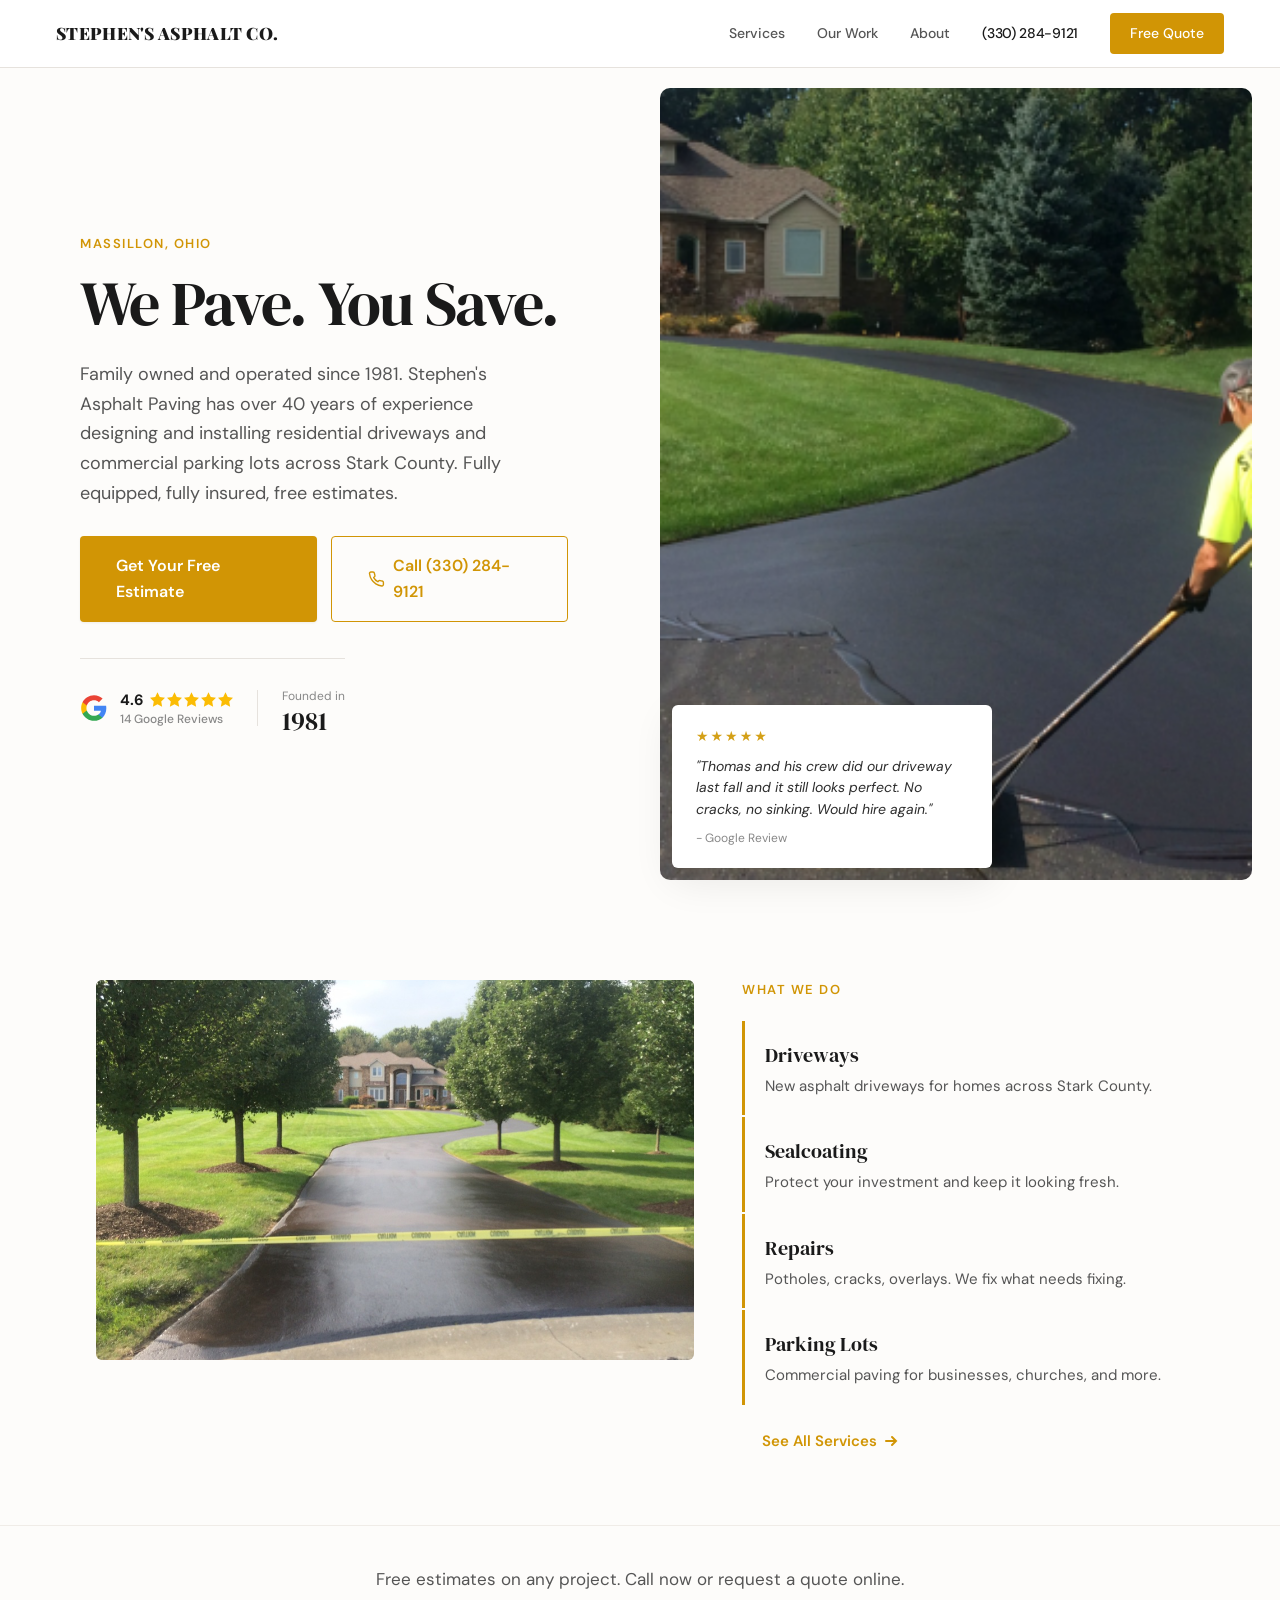
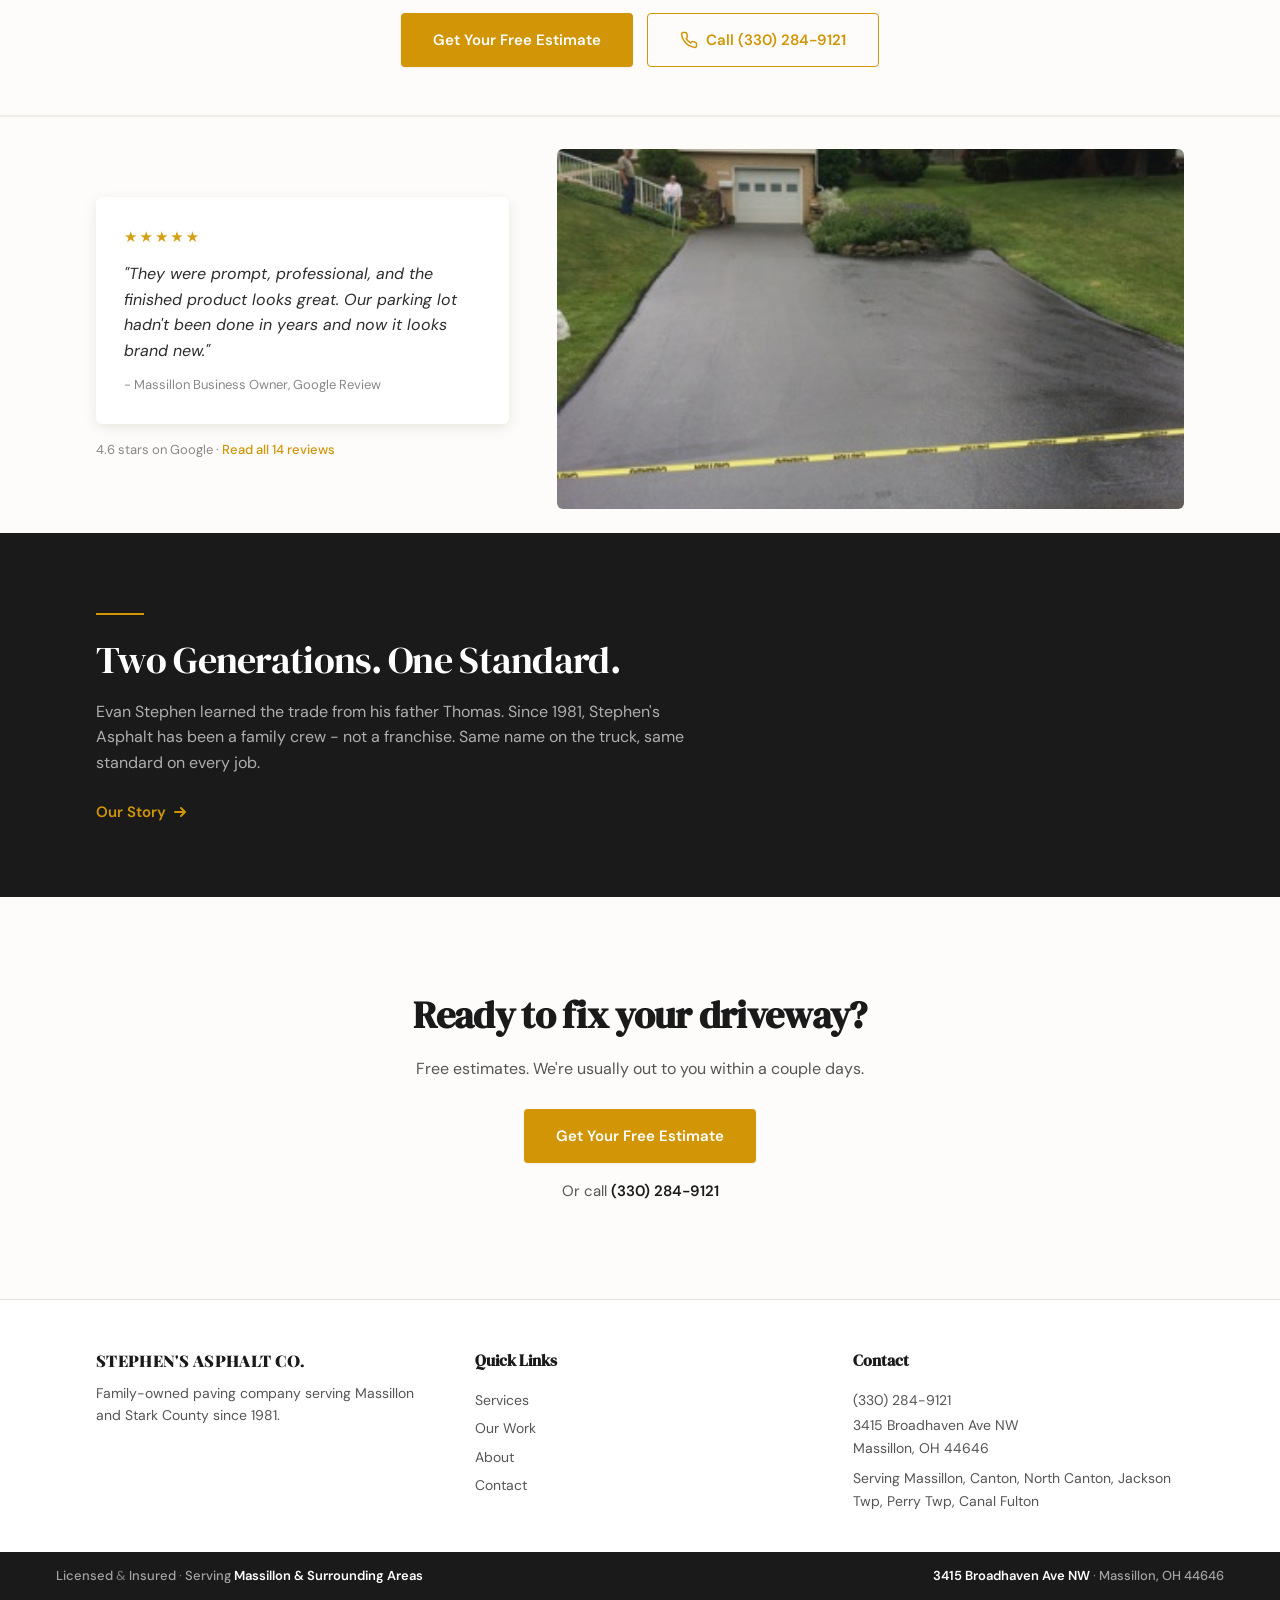
==== index.html @ 7da73d33 "Stephen's Asphalt Paving website" ====
<!DOCTYPE html>
<html lang="en">
<head>
  <meta charset="UTF-8">
  <meta name="viewport" content="width=device-width, initial-scale=1">
  <title>Stephen's Asphalt Paving - Driveways & Parking Lots | Massillon, OH</title>
  <meta name="description" content="Family-owned asphalt paving in Massillon, OH since 1981. Driveways, parking lots, sealcoating, and repairs. Free estimates. Call (330) 284-9121.">
  <meta name="robots" content="index, follow">

  <!-- Open Graph -->
  <meta property="og:title" content="Stephen's Asphalt Paving - Massillon, OH">
  <meta property="og:description" content="Family-owned asphalt paving since 1981. Driveways, parking lots, sealcoating. Free estimates.">
  <meta property="og:image" content="img/photo-1.jpg">
  <meta property="og:type" content="website">

  <!-- Geo -->
  <meta name="geo.region" content="US-OH">
  <meta name="geo.placename" content="Massillon">

  <link rel="preconnect" href="https://fonts.googleapis.com">
  <link rel="preconnect" href="https://fonts.gstatic.com" crossorigin>
  <link href="https://fonts.googleapis.com/css2?family=DM+Sans:ital,opsz,wght@0,9..40,400;0,9..40,500;0,9..40,600;0,9..40,700;1,9..40,400&family=DM+Serif+Display&family=Playfair+Display:wght@700;800;900&display=swap" rel="stylesheet">
  <link rel="stylesheet" href="css/styles.css">

  <!-- LocalBusiness Schema -->
  <script type="application/ld+json">
  {
    "@context": "https://schema.org",
    "@type": "PavingContractor",
    "name": "Stephen's Asphalt Paving",
    "telephone": "+1-330-284-9121",
    "email": "evan.t.stephen@gmail.com",
    "address": {
      "@type": "PostalAddress",
      "streetAddress": "3415 Broadhaven Ave NW",
      "addressLocality": "Massillon",
      "addressRegion": "OH",
      "postalCode": "44646",
      "addressCountry": "US"
    },
    "geo": {
      "@type": "GeoCoordinates",
      "latitude": 40.8068,
      "longitude": -81.5225
    },
    "aggregateRating": {
      "@type": "AggregateRating",
      "ratingValue": "4.6",
      "reviewCount": "14"
    },
    "areaServed": [
      "Massillon", "Canton", "North Canton", "Jackson Township",
      "Perry Township", "Canal Fulton", "Navarre", "Stark County"
    ],
    "foundingDate": "1981",
    "description": "Family-owned asphalt paving company serving Massillon and Stark County since 1981. Residential driveways, commercial parking lots, sealcoating, and repairs.",
    "url": "https://stephensasphalt.com",
    "priceRange": "$$"
  }
  </script>
</head>
<body>

  <!-- NAV -->
  <nav class="nav">
    <a href="index.html" class="nav-brand">Stephen's Asphalt Co.</a>

    <div class="nav-links">
      <a href="services.html">Services</a>
      <a href="gallery.html">Our Work</a>
      <a href="about.html">About</a>
      <a href="tel:+13302849121" class="nav-phone">(330) 284-9121</a>
      <a href="contact.html" class="nav-cta">Free Quote</a>
    </div>

    <div class="nav-mobile-controls">
      <a href="tel:+13302849121" class="nav-mobile-phone">(330) 284-9121</a>
      <button class="hamburger" aria-label="Menu">
        <span></span>
        <span></span>
        <span></span>
      </button>
    </div>
  </nav>

  <!-- Mobile Panel -->
  <div class="nav-panel-overlay"></div>
  <div class="nav-panel">
    <a href="services.html">Services</a>
    <a href="gallery.html">Our Work</a>
    <a href="about.html">About</a>
    <a href="contact.html">Contact</a>
    <div class="nav-panel-phone">
      <a href="tel:+13302849121">(330) 284-9121</a>
      <a href="contact.html" class="btn-primary">Get Free Quote</a>
    </div>
  </div>

  <main>

    <!-- HERO -->
    <section class="hero">
      <div class="hero-text">
        <div class="hero-location">Massillon, Ohio</div>
        <h1>We Pave. You Save.</h1>
        <p class="hero-desc">Family owned and operated since 1981. Stephen's Asphalt Paving has over 40 years of experience designing and installing residential driveways and commercial parking lots across Stark County. Fully equipped, fully insured, free estimates.</p>
        <div class="hero-ctas">
          <a href="contact.html" class="btn-primary">Get Your Free Estimate</a>
          <a href="tel:+13302849121" class="btn-outline">
            <svg viewBox="0 0 24 24" fill="none" stroke="currentColor" stroke-width="2" stroke-linecap="round" stroke-linejoin="round"><path d="M22 16.92v3a2 2 0 0 1-2.18 2 19.79 19.79 0 0 1-8.63-3.07 19.5 19.5 0 0 1-6-6 19.79 19.79 0 0 1-3.07-8.67A2 2 0 0 1 4.11 2h3a2 2 0 0 1 2 1.72 12.84 12.84 0 0 0 .7 2.81 2 2 0 0 1-.45 2.11L8.09 9.91a16 16 0 0 0 6 6l1.27-1.27a2 2 0 0 1 2.11-.45 12.84 12.84 0 0 0 2.81.7A2 2 0 0 1 22 16.92z"/></svg>
            Call (330) 284-9121
          </a>
        </div>

        <div class="hero-meta">
          <a href="https://www.google.com/search?q=Stephen%27s+Asphalt+Paving+Massillon+OH+reviews" class="google-reviews" target="_blank" rel="noopener">
            <svg class="google-g" viewBox="0 0 48 48" width="28" height="28">
              <path fill="#4285F4" d="M45.12 24.5c0-1.56-.14-3.06-.4-4.5H24v8.51h11.84c-.51 2.75-2.06 5.08-4.39 6.64v5.52h7.11c4.16-3.83 6.56-9.47 6.56-16.17z"/>
              <path fill="#34A853" d="M24 46c5.94 0 10.92-1.97 14.56-5.33l-7.11-5.52c-1.97 1.32-4.49 2.1-7.45 2.1-5.73 0-10.58-3.87-12.31-9.07H4.34v5.7C7.96 41.07 15.4 46 24 46z"/>
              <path fill="#FBBC05" d="M11.69 28.18c-.44-1.32-.69-2.73-.69-4.18s.25-2.86.69-4.18v-5.7H4.34C2.85 17.09 2 20.45 2 24c0 3.55.85 6.91 2.34 9.88l7.35-5.7z"/>
              <path fill="#EA4335" d="M24 10.75c3.23 0 6.13 1.11 8.41 3.29l6.31-6.31C34.91 4.18 29.93 2 24 2 15.4 2 7.96 6.93 4.34 14.12l7.35 5.7c1.73-5.2 6.58-9.07 12.31-9.07z"/>
            </svg>
            <div class="google-reviews-info">
              <strong>
                4.6
                <span class="google-stars">
                  <svg viewBox="0 0 24 24" fill="#FBBC04"><path d="M12 .587l3.668 7.568 8.332 1.151-6.064 5.828 1.48 8.279L12 19.446l-7.416 3.967 1.48-8.279L0 9.306l8.332-1.151z"/></svg>
                  <svg viewBox="0 0 24 24" fill="#FBBC04"><path d="M12 .587l3.668 7.568 8.332 1.151-6.064 5.828 1.48 8.279L12 19.446l-7.416 3.967 1.48-8.279L0 9.306l8.332-1.151z"/></svg>
                  <svg viewBox="0 0 24 24" fill="#FBBC04"><path d="M12 .587l3.668 7.568 8.332 1.151-6.064 5.828 1.48 8.279L12 19.446l-7.416 3.967 1.48-8.279L0 9.306l8.332-1.151z"/></svg>
                  <svg viewBox="0 0 24 24" fill="#FBBC04"><path d="M12 .587l3.668 7.568 8.332 1.151-6.064 5.828 1.48 8.279L12 19.446l-7.416 3.967 1.48-8.279L0 9.306l8.332-1.151z"/></svg>
                  <svg viewBox="0 0 24 24" fill="#FBBC04"><path d="M12 .587l3.668 7.568 8.332 1.151-6.064 5.828 1.48 8.279L12 19.446l-7.416 3.967 1.48-8.279L0 9.306l8.332-1.151z"/></svg>
                </span>
              </strong>
              <span>14 Google Reviews</span>
            </div>
          </a>
          <div class="hero-meta-divider"></div>
          <div class="hero-meta-item">
            <div class="hero-meta-label" style="margin-bottom: 2px;">Founded in</div>
            <div class="hero-meta-value">1981</div>
          </div>
        </div>
      </div>

      <div class="hero-photo">
        <img src="img/photo-3.png" alt="Stephen's Asphalt crew member sealcoating a residential driveway in Massillon, Ohio">
        <div class="review-card--overlay">
          <div class="review-stars">&#9733;&#9733;&#9733;&#9733;&#9733;</div>
          <div class="review-text">"Thomas and his crew did our driveway last fall and it still looks perfect. No cracks, no sinking. Would hire again."</div>
          <div class="review-author">- Google Review</div>
        </div>
      </div>
    </section>

    <!-- Review card (mobile only, shown below hero photo) -->
    <div class="review-card">
      <div class="review-stars">&#9733;&#9733;&#9733;&#9733;&#9733;</div>
      <div class="review-text">"Thomas and his crew did our driveway last fall and it still looks perfect. No cracks, no sinking. Would hire again."</div>
      <div class="review-author">- Google Review</div>
    </div>


    <!-- WHAT WE DO -->
    <section class="section--standard">
      <div class="container">
        <div class="services-preview reveal">
          <div class="services-preview-photo">
            <img src="img/photo-1.jpg" alt="Freshly paved curved driveway leading to a residential home in Massillon, Ohio" loading="lazy">
          </div>
          <div class="services-preview-list">
            <div class="label" style="margin-bottom: 20px;">What We Do</div>
            <div class="service-item">
              <h3>Driveways</h3>
              <p>New asphalt driveways for homes across Stark County.</p>
            </div>
            <div class="service-item">
              <h3>Sealcoating</h3>
              <p>Protect your investment and keep it looking fresh.</p>
            </div>
            <div class="service-item">
              <h3>Repairs</h3>
              <p>Potholes, cracks, overlays. We fix what needs fixing.</p>
            </div>
            <div class="service-item">
              <h3>Parking Lots</h3>
              <p>Commercial paving for businesses, churches, and more.</p>
            </div>
            <a href="services.html" class="text-link" style="margin-top: 24px; padding-left: 20px;">
              See All Services
              <svg viewBox="0 0 16 16" fill="none" stroke="currentColor" stroke-width="2" stroke-linecap="round"><path d="M3 8h10M9 4l4 4-4 4"/></svg>
            </a>
          </div>
        </div>
      </div>
    </section>


    <!-- MID-PAGE CTA -->
    <section class="mid-cta reveal">
      <div class="container" style="text-align: center;">
        <p style="font-size: 17px; color: var(--text-mid); margin-bottom: 20px;">Free estimates on any project. Call now or request a quote online.</p>
        <div class="hero-ctas" style="justify-content: center;">
          <a href="contact.html" class="btn-primary">Get Your Free Estimate</a>
          <a href="tel:+13302849121" class="btn-outline">
            <svg viewBox="0 0 24 24" fill="none" stroke="currentColor" stroke-width="2" stroke-linecap="round" stroke-linejoin="round" width="18" height="18"><path d="M22 16.92v3a2 2 0 0 1-2.18 2 19.79 19.79 0 0 1-8.63-3.07 19.5 19.5 0 0 1-6-6 19.79 19.79 0 0 1-3.07-8.67A2 2 0 0 1 4.11 2h3a2 2 0 0 1 2 1.72 12.84 12.84 0 0 0 .7 2.81 2 2 0 0 1-.45 2.11L8.09 9.91a16 16 0 0 0 6 6l1.27-1.27a2 2 0 0 1 2.11-.45 12.84 12.84 0 0 0 2.81.7A2 2 0 0 1 22 16.92z"/></svg>
            Call (330) 284-9121
          </a>
        </div>
      </div>
    </section>


    <!-- REVIEW + PHOTO -->
    <section class="section--tight" style="border-top: 1px solid var(--border-light);">
      <div class="container">
        <div class="review-photo-section reveal">
          <div>
            <div class="review-standalone">
              <div class="review-stars">&#9733;&#9733;&#9733;&#9733;&#9733;</div>
              <div class="review-text">"They were prompt, professional, and the finished product looks great. Our parking lot hadn't been done in years and now it looks brand new."</div>
              <div class="review-author">- Massillon Business Owner, Google Review</div>
            </div>
            <div class="review-source">
              4.6 stars on Google &middot; <a href="https://www.google.com/search?q=Stephen%27s+Asphalt+Paving+Massillon+OH+reviews" target="_blank" rel="noopener">Read all 14 reviews</a>
            </div>
          </div>
          <div class="review-photo-img">
            <img src="img/photo-5.jpg" alt="Freshly paved residential driveway with garage in Stark County, Ohio" loading="lazy">
          </div>
        </div>
      </div>
    </section>


    <!-- DARK CTA BAND -->
    <section class="cta-band reveal">
      <div class="container">
        <div class="cta-band-inner">
          <div class="gold-rule"></div>
          <h2>Two Generations. One Standard.</h2>
          <p>Evan Stephen learned the trade from his father Thomas. Since 1981, Stephen's Asphalt has been a family crew - not a franchise. Same name on the truck, same standard on every job.</p>
          <a href="about.html" class="text-link">
            Our Story
            <svg viewBox="0 0 16 16" fill="none" stroke="currentColor" stroke-width="2" stroke-linecap="round"><path d="M3 8h10M9 4l4 4-4 4"/></svg>
          </a>
        </div>
      </div>
    </section>


    <!-- FINAL CTA -->
    <section class="final-cta reveal">
      <div class="container">
        <h2>Ready to fix your driveway?</h2>
        <p>Free estimates. We're usually out to you within a couple days.</p>
        <a href="contact.html" class="btn-primary">Get Your Free Estimate</a>
        <div class="phone-fallback">
          Or call <a href="tel:+13302849121">(330) 284-9121</a>
        </div>
      </div>
    </section>

  </main>


  <!-- FOOTER -->
  <footer class="footer">
    <div class="container">
      <div class="footer-grid">
        <div class="footer-col">
          <div class="footer-brand">Stephen's Asphalt Co.</div>
          <p>Family-owned paving company serving Massillon and Stark County since 1981.</p>
        </div>
        <div class="footer-col">
          <h4>Quick Links</h4>
          <a href="services.html">Services</a>
          <a href="gallery.html">Our Work</a>
          <a href="about.html">About</a>
          <a href="contact.html">Contact</a>
        </div>
        <div class="footer-col">
          <h4>Contact</h4>
          <p><a href="tel:+13302849121">(330) 284-9121</a></p>
          <p>3415 Broadhaven Ave NW<br>Massillon, OH 44646</p>
          <p style="margin-top: 8px;">Serving Massillon, Canton, North Canton, Jackson Twp, Perry Twp, Canal Fulton</p>
        </div>
      </div>
    </div>
  </footer>

  <div class="bottom-bar">
    <div>Licensed <span>&amp;</span> Insured <span>&middot;</span> Serving <strong>Massillon &amp; Surrounding Areas</strong></div>
    <div><strong>3415 Broadhaven Ave NW</strong> <span>&middot;</span> Massillon, OH 44646</div>
  </div>

  <!-- Sticky Mobile Call Bar -->
  <div class="sticky-call" id="stickyCall">
    <a href="tel:+13302849121">
      <svg width="18" height="18" viewBox="0 0 24 24" fill="none" stroke="currentColor" stroke-width="2" stroke-linecap="round" stroke-linejoin="round"><path d="M22 16.92v3a2 2 0 0 1-2.18 2 19.79 19.79 0 0 1-8.63-3.07 19.5 19.5 0 0 1-6-6 19.79 19.79 0 0 1-3.07-8.67A2 2 0 0 1 4.11 2h3a2 2 0 0 1 2 1.72 12.84 12.84 0 0 0 .7 2.81 2 2 0 0 1-.45 2.11L8.09 9.91a16 16 0 0 0 6 6l1.27-1.27a2 2 0 0 1 2.11-.45 12.84 12.84 0 0 0 2.81.7A2 2 0 0 1 22 16.92z"/></svg>
      Call (330) 284-9121
    </a>
  </div>

  <script src="js/main.js" defer></script>
</body>
</html>
---- css/styles.css ----
/* ============================================================
   STEPHEN'S ASPHALT PAVING - Design System
   Vibe: Editorial Luxury | Warm cream + gold accent
   Typography: DM Serif Display (headlines) + DM Sans (body)
   ============================================================ */

/* --- RESET --- */
*, *::before, *::after {
  margin: 0;
  padding: 0;
  box-sizing: border-box;
}

:root {
  /* Colors */
  --accent: #D19505;
  --accent-hover: #b8830a;
  --accent-faint: rgba(209, 149, 5, 0.08);
  --dark: #1a1a1a;
  --text: #2d2d2d;
  --text-mid: #555;
  --text-light: #888;
  --warm-white: #fdfcfa;
  --white: #ffffff;
  --border: #e6e2dd;
  --border-light: #f0ece7;

  /* Shadows - gold-tinted, multi-layer */
  --shadow-sm: 0 1px 3px rgba(0,0,0,0.05), 0 1px 2px rgba(209,149,5,0.03);
  --shadow-md: 0 4px 16px rgba(0,0,0,0.07), 0 2px 6px rgba(209,149,5,0.05);
  --shadow-lg: 0 12px 40px rgba(0,0,0,0.09), 0 4px 12px rgba(209,149,5,0.06);

  /* Typography */
  --font-brand: 'Playfair Display', Georgia, serif;
  --font-serif: 'DM Serif Display', Georgia, serif;
  --font-sans: 'DM Sans', -apple-system, system-ui, sans-serif;

  /* Spacing (8px base) */
  --sp-1: 8px;
  --sp-2: 16px;
  --sp-3: 24px;
  --sp-4: 32px;
  --sp-5: 40px;
  --sp-6: 48px;
  --sp-8: 64px;
  --sp-10: 80px;
  --sp-12: 96px;

  /* Layout */
  --container-max: 1200px;
  --container-pad: 24px;
  --nav-height: 64px;
}

html {
  scroll-behavior: smooth;
}

body {
  font-family: var(--font-sans);
  color: var(--text);
  background: var(--warm-white);
  -webkit-font-smoothing: antialiased;
  -moz-osx-font-smoothing: grayscale;
  line-height: 1.6;
  font-size: 16px;
  overflow-x: hidden;
}

body.nav-open {
  overflow: hidden;
}

img {
  max-width: 100%;
  height: auto;
  display: block;
}

a {
  color: inherit;
  text-decoration: none;
}

ul, ol {
  list-style: none;
}

button {
  font-family: inherit;
  cursor: pointer;
  border: none;
  background: none;
}

input, select, textarea {
  font-family: inherit;
  font-size: inherit;
}


/* --- TYPOGRAPHY --- */

.h1 {
  font-family: var(--font-serif);
  font-size: 34px;
  font-weight: 400;
  line-height: 1.1;
  letter-spacing: -0.5px;
  color: var(--dark);
}

.h2 {
  font-family: var(--font-serif);
  font-size: 28px;
  font-weight: 400;
  line-height: 1.15;
  letter-spacing: -0.4px;
  color: var(--dark);
}

.h3 {
  font-family: var(--font-serif);
  font-size: 22px;
  font-weight: 400;
  line-height: 1.2;
  letter-spacing: -0.3px;
  color: var(--dark);
}

.body-lg {
  font-size: 18px;
  line-height: 1.65;
  color: var(--text-mid);
}

.label {
  font-size: 13px;
  font-weight: 600;
  text-transform: uppercase;
  letter-spacing: 1.5px;
  color: var(--accent);
}

.container {
  max-width: var(--container-max);
  margin: 0 auto;
  padding: 0 var(--container-pad);
}


/* --- BUTTONS --- */

.btn-primary {
  display: inline-flex;
  align-items: center;
  justify-content: center;
  background: var(--accent);
  color: var(--white);
  padding: 15px 32px;
  border-radius: 4px;
  font-size: 15px;
  font-weight: 600;
  text-decoration: none;
  border: none;
  cursor: pointer;
  box-shadow: var(--shadow-sm);
  transition: background 0.3s cubic-bezier(0.32, 0.72, 0, 1),
              box-shadow 0.3s cubic-bezier(0.32, 0.72, 0, 1);
}

.btn-primary:hover {
  background: var(--accent-hover);
  box-shadow: var(--shadow-md);
}

.btn-primary:active {
  transform: scale(0.98);
}

.btn-primary--full {
  width: 100%;
}

.btn-outline {
  display: inline-flex;
  align-items: center;
  justify-content: center;
  background: transparent;
  color: var(--accent);
  padding: 14px 32px;
  border-radius: 4px;
  font-size: 15px;
  font-weight: 600;
  text-decoration: none;
  border: 1.5px solid var(--accent);
  cursor: pointer;
  transition: background 0.3s cubic-bezier(0.32, 0.72, 0, 1),
              color 0.3s cubic-bezier(0.32, 0.72, 0, 1);
}

.btn-outline:hover {
  background: var(--accent);
  color: var(--white);
}

.text-link {
  color: var(--accent);
  font-weight: 600;
  font-size: 15px;
  text-decoration: none;
  display: inline-flex;
  align-items: center;
  gap: 6px;
  transition: gap 0.3s cubic-bezier(0.32, 0.72, 0, 1);
}

.text-link:hover {
  gap: 10px;
}

.text-link svg {
  width: 16px;
  height: 16px;
}


/* --- NAVIGATION --- */

.nav {
  display: flex;
  align-items: center;
  justify-content: space-between;
  padding: 0 var(--container-pad);
  height: var(--nav-height);
  background: var(--white);
  border-bottom: 1px solid var(--border);
  position: sticky;
  top: 0;
  z-index: 100;
}

.nav-brand {
  font-family: var(--font-brand);
  font-size: 14px;
  font-weight: 900;
  color: var(--dark);
  letter-spacing: 0.5px;
  text-transform: uppercase;
  text-decoration: none;
  white-space: nowrap;
}

.nav-links {
  display: none;
  align-items: center;
  gap: 32px;
}

.nav-links a {
  font-size: 14px;
  font-weight: 500;
  color: var(--text-mid);
  text-decoration: none;
  transition: color 0.2s;
}

.nav-links a:hover {
  color: var(--dark);
}

.nav-links a.active {
  color: var(--dark);
  font-weight: 600;
}

.nav-phone {
  font-size: 15px;
  font-weight: 600;
  color: var(--dark) !important;
  letter-spacing: -0.3px;
}

.nav-cta {
  background: var(--accent);
  color: var(--white) !important;
  padding: 9px 20px;
  border-radius: 4px;
  font-weight: 600;
  font-size: 14px;
  transition: background 0.3s cubic-bezier(0.32, 0.72, 0, 1);
}

.nav-cta:hover {
  background: var(--accent-hover);
}

/* Mobile nav controls */
.nav-mobile-controls {
  display: flex;
  align-items: center;
  gap: 16px;
}

.nav-mobile-phone {
  font-size: 13px;
  font-weight: 600;
  color: var(--dark);
}

@media (max-width: 380px) {
  .nav-mobile-phone {
    display: none;
  }
}

.hamburger {
  display: flex;
  flex-direction: column;
  justify-content: center;
  gap: 5px;
  width: 28px;
  height: 28px;
  cursor: pointer;
  padding: 0;
  background: none;
  border: none;
}

.hamburger span {
  display: block;
  width: 100%;
  height: 2px;
  background: var(--dark);
  border-radius: 2px;
  transition: transform 0.4s cubic-bezier(0.32, 0.72, 0, 1),
              opacity 0.3s;
}

body.nav-open .hamburger span:nth-child(1) {
  transform: translateY(7px) rotate(45deg);
}

body.nav-open .hamburger span:nth-child(2) {
  opacity: 0;
}

body.nav-open .hamburger span:nth-child(3) {
  transform: translateY(-7px) rotate(-45deg);
}


/* Mobile slide-out panel */
.nav-panel {
  position: fixed;
  top: 0;
  right: 0;
  width: 300px;
  max-width: 85vw;
  height: 100vh;
  height: 100dvh;
  background: var(--white);
  z-index: 200;
  padding: 80px 32px 32px;
  display: flex;
  flex-direction: column;
  transform: translateX(100%);
  transition: transform 0.5s cubic-bezier(0.32, 0.72, 0, 1);
  box-shadow: -8px 0 40px rgba(0,0,0,0.08);
}

body.nav-open .nav-panel {
  transform: translateX(0);
}

.nav-panel-overlay {
  position: fixed;
  inset: 0;
  background: rgba(0,0,0,0.3);
  z-index: 150;
  opacity: 0;
  pointer-events: none;
  transition: opacity 0.4s;
}

body.nav-open .nav-panel-overlay {
  opacity: 1;
  pointer-events: auto;
}

.nav-panel a {
  display: block;
  font-size: 18px;
  font-weight: 500;
  color: var(--text);
  padding: 14px 0;
  border-bottom: 1px solid var(--border-light);
  text-decoration: none;
}

.nav-panel a:last-of-type {
  border-bottom: none;
}

.nav-panel-phone {
  margin-top: auto;
  padding-top: 24px;
  border-top: 1px solid var(--border);
}

.nav-panel-phone a {
  font-size: 20px;
  font-weight: 600;
  color: var(--dark);
  border: none;
  padding: 0 0 16px;
}

.nav-panel .btn-primary {
  width: 100%;
  text-align: center;
  margin-top: 12px;
}


/* --- HERO --- */

.hero {
  display: flex;
  flex-direction: column;
}

.hero-photo {
  position: relative;
  width: 100%;
  height: 280px;
  overflow: hidden;
}

.hero-photo img {
  width: 100%;
  height: 100%;
  object-fit: cover;
  object-position: center 35%;
}

.hero-text {
  padding: 40px var(--container-pad) 48px;
  align-items: flex-start;
}

.hero-location {
  font-size: 13px;
  font-weight: 600;
  color: var(--accent);
  text-transform: uppercase;
  letter-spacing: 1.5px;
  margin-bottom: 16px;
}

.hero h1 {
  font-family: var(--font-serif);
  font-size: 34px;
  font-weight: 400;
  line-height: 1.1;
  letter-spacing: -0.5px;
  color: var(--dark);
  margin-bottom: 18px;
}

.hero-desc {
  font-size: 17px;
  line-height: 1.6;
  color: var(--text-mid);
  margin-bottom: 28px;
  max-width: 440px;
}

.hero-ctas {
  display: flex;
  flex-direction: column;
  gap: 12px;
  align-items: flex-start;
}

.hero-ctas .btn-outline {
  display: inline-flex;
  align-items: center;
  gap: 8px;
}

.hero-ctas .btn-outline svg {
  width: 18px;
  height: 18px;
}

.hero-meta {
  display: flex;
  align-items: center;
  gap: 24px;
  margin-top: 36px;
  padding-top: 24px;
  border-top: 1px solid var(--border);
}

.hero-meta-item {
  display: flex;
  flex-direction: column;
}

.hero-meta-value {
  font-family: var(--font-serif);
  font-size: 26px;
  color: var(--dark);
  line-height: 1;
}

.hero-meta-label {
  font-size: 12px;
  color: var(--text-light);
  margin-top: 4px;
}

/* Google Reviews (OHB style) */
.google-reviews {
  display: flex;
  align-items: center;
  gap: 12px;
  text-decoration: none;
  flex-shrink: 0;
}

.google-g {
  flex-shrink: 0;
}

.google-reviews-info {
  display: flex;
  flex-direction: column;
  line-height: 1.2;
}

.google-reviews-info strong {
  font-size: 15px;
  font-weight: 700;
  color: var(--dark);
  display: inline-flex;
  align-items: center;
  gap: 6px;
}

.google-stars {
  display: inline-flex;
  gap: 2px;
}

.google-stars svg {
  width: 15px;
  height: 15px;
}

.google-reviews-info > span {
  font-size: 12px;
  color: var(--text-light);
  font-weight: 500;
  margin-top: 3px;
}

/* Mid-page CTA */
.mid-cta {
  padding: 40px 0 48px;
  border-top: 1px solid var(--border-light);
  border-bottom: 1px solid var(--border-light);
}

.hero-meta-divider {
  width: 1px;
  height: 36px;
  background: var(--border);
}

/* Review card - inline version for mobile */
.review-card {
  background: var(--white);
  padding: 20px 24px;
  border-radius: 6px;
  max-width: 340px;
  box-shadow: var(--shadow-md);
  margin: 0 var(--container-pad) 40px;
}

.review-card--overlay {
  display: none;
}

.review-stars {
  color: #D4A017;
  font-size: 14px;
  letter-spacing: 2px;
  margin-bottom: 8px;
}

.review-text {
  font-size: 14px;
  font-style: italic;
  color: var(--text);
  line-height: 1.55;
  margin-bottom: 8px;
}

.review-author {
  font-size: 12px;
  color: var(--text-light);
}


/* --- SECTIONS --- */

.section--tight {
  padding: 48px 0 40px;
}

.section--standard {
  padding: 64px 0 56px;
}

.section--spacious {
  padding: 80px 0 72px;
}


/* --- SERVICES PREVIEW (Homepage) --- */

.services-preview {
  display: flex;
  flex-direction: column;
  gap: 32px;
}

.services-preview-photo {
  border-radius: 6px;
  overflow: hidden;
  height: 260px;
}

.services-preview-photo img {
  width: 100%;
  height: 100%;
  object-fit: cover;
}

.services-preview-list {
  display: flex;
  flex-direction: column;
  gap: 0;
}

.service-item {
  padding: 18px 0 18px 20px;
  border-left: 3px solid var(--accent);
  margin-left: 0;
  transition: background 0.3s cubic-bezier(0.32, 0.72, 0, 1);
}

.service-item + .service-item {
  margin-top: 2px;
}

.service-item:hover {
  background: var(--accent-faint);
}

.service-item h3 {
  font-family: var(--font-serif);
  font-size: 20px;
  font-weight: 400;
  color: var(--dark);
  margin-bottom: 4px;
}

.service-item p {
  font-size: 15px;
  color: var(--text-mid);
  line-height: 1.5;
}


/* --- REVIEW + PHOTO SECTION --- */

.review-photo-section {
  display: flex;
  flex-direction: column;
  gap: 32px;
}

.review-standalone {
  background: var(--white);
  padding: 28px 28px;
  border-radius: 6px;
  box-shadow: var(--shadow-md);
}

.review-standalone .review-stars {
  font-size: 15px;
  margin-bottom: 12px;
}

.review-standalone .review-text {
  font-size: 16px;
  line-height: 1.6;
  margin-bottom: 12px;
}

.review-standalone .review-author {
  font-size: 13px;
}

.review-source {
  margin-top: 16px;
  font-size: 13px;
  color: var(--text-light);
}

.review-source a {
  color: var(--accent);
  font-weight: 500;
}

.review-photo-img {
  border-radius: 6px;
  overflow: hidden;
  height: 300px;
}

.review-photo-img img {
  width: 100%;
  height: 100%;
  object-fit: cover;
}


/* --- DARK CTA BAND --- */

.cta-band {
  background: var(--dark);
  padding: 64px 0 56px;
}

.cta-band-inner {
  max-width: 600px;
}

.cta-band .gold-rule {
  width: 48px;
  height: 2px;
  background: var(--accent);
  margin-bottom: 24px;
}

.cta-band h2 {
  font-family: var(--font-serif);
  font-size: 28px;
  font-weight: 400;
  color: var(--white);
  line-height: 1.15;
  letter-spacing: -0.3px;
  margin-bottom: 16px;
}

.cta-band p {
  color: rgba(255,255,255,0.65);
  font-size: 16px;
  line-height: 1.6;
  margin-bottom: 24px;
}

.cta-band .text-link {
  color: var(--accent);
}


/* --- FINAL CTA --- */

.final-cta {
  text-align: center;
  padding: 72px 0 80px;
}

.final-cta h2 {
  font-family: var(--font-serif);
  font-size: 28px;
  color: var(--dark);
  margin-bottom: 10px;
}

.final-cta p {
  color: var(--text-mid);
  font-size: 16px;
  margin-bottom: 28px;
}

.final-cta .phone-fallback {
  margin-top: 16px;
  font-size: 15px;
  color: var(--text-mid);
}

.final-cta .phone-fallback a {
  color: var(--dark);
  font-weight: 600;
}


/* --- PAGE HEADER (interior pages) --- */

.page-header {
  padding: 48px 0 40px;
  border-bottom: 1px solid var(--border);
}

.page-header .label {
  margin-bottom: 12px;
}

.page-header h1 {
  font-family: var(--font-serif);
  font-size: 34px;
  font-weight: 400;
  line-height: 1.1;
  letter-spacing: -0.5px;
  color: var(--dark);
  margin-bottom: 10px;
}

.page-header p {
  font-size: 17px;
  color: var(--text-mid);
  line-height: 1.6;
  max-width: 560px;
}


/* --- SERVICES PAGE --- */

.service-section {
  padding: 56px 0;
  border-bottom: 1px solid var(--border-light);
}

.service-section:last-of-type {
  border-bottom: none;
}

.service-full-photo {
  border-radius: 6px;
  overflow: hidden;
  height: 280px;
  margin-bottom: 32px;
}

.service-full-photo img {
  width: 100%;
  height: 100%;
  object-fit: cover;
}

.service-content h2 {
  font-family: var(--font-serif);
  font-size: 28px;
  font-weight: 400;
  color: var(--dark);
  margin-bottom: 16px;
}

.service-content p {
  font-size: 16px;
  line-height: 1.65;
  color: var(--text-mid);
  margin-bottom: 16px;
  max-width: 640px;
}

.service-split {
  display: flex;
  flex-direction: column;
  gap: 28px;
}

.service-split-photo {
  border-radius: 6px;
  overflow: hidden;
  height: 260px;
}

.service-split-photo img {
  width: 100%;
  height: 100%;
  object-fit: cover;
}

/* Pull quote (inline review) */
.pull-quote {
  border-left: 3px solid var(--accent);
  padding: 16px 0 16px 24px;
  margin: 24px 0;
  max-width: 560px;
}

.pull-quote p {
  font-style: italic;
  font-size: 16px;
  color: var(--text);
  line-height: 1.55;
  margin-bottom: 6px;
}

.pull-quote cite {
  font-style: normal;
  font-size: 13px;
  color: var(--text-light);
}

/* Gold bullet list */
.gold-list {
  margin: 16px 0 20px;
}

.gold-list li {
  font-size: 16px;
  color: var(--text-mid);
  padding: 6px 0 6px 24px;
  position: relative;
}

.gold-list li::before {
  content: '';
  position: absolute;
  left: 0;
  top: 14px;
  width: 8px;
  height: 8px;
  background: var(--accent);
  border-radius: 50%;
}


/* --- ABOUT PAGE --- */

.about-intro {
  display: flex;
  flex-direction: column;
  gap: 32px;
  padding: 48px 0 56px;
}

.about-intro-text .label {
  margin-bottom: 12px;
}

.about-intro-text h1 {
  font-family: var(--font-serif);
  font-size: 34px;
  font-weight: 400;
  line-height: 1.1;
  letter-spacing: -0.5px;
  color: var(--dark);
  margin-bottom: 18px;
}

.about-intro-text p {
  font-size: 17px;
  line-height: 1.65;
  color: var(--text-mid);
}

.about-intro-photo {
  border-radius: 6px;
  overflow: hidden;
  height: 300px;
}

.about-intro-photo img {
  width: 100%;
  height: 100%;
  object-fit: cover;
  object-position: center 30%;
}

.about-story {
  max-width: 680px;
  margin: 0 auto;
  padding: 0 var(--container-pad) 56px;
}

.about-story p {
  font-size: 17px;
  line-height: 1.7;
  color: var(--text-mid);
  margin-bottom: 20px;
}

.about-story blockquote {
  border-left: 3px solid var(--accent);
  padding: 20px 0 20px 28px;
  margin: 32px 0;
}

.about-story blockquote p {
  font-family: var(--font-serif);
  font-size: 22px;
  font-style: italic;
  color: var(--dark);
  line-height: 1.35;
  margin-bottom: 0;
}

.about-numbers {
  display: flex;
  justify-content: center;
  gap: 32px;
  padding: 28px 0;
  border-top: 1px solid var(--border);
  border-bottom: 1px solid var(--border);
  max-width: 680px;
  margin: 0 auto 56px;
  flex-wrap: wrap;
}

.about-number {
  text-align: center;
}

.about-number strong {
  display: block;
  font-family: var(--font-serif);
  font-size: 20px;
  color: var(--dark);
  margin-bottom: 2px;
}

.about-number span {
  font-size: 13px;
  color: var(--text-light);
}


/* --- GALLERY --- */

.gallery-grid {
  display: grid;
  grid-template-columns: 1fr;
  gap: 16px;
  padding: 40px 0 48px;
}

.gallery-item {
  cursor: pointer;
}

.gallery-item figure {
  border-radius: 6px;
  overflow: hidden;
}

.gallery-item img {
  width: 100%;
  height: 260px;
  object-fit: cover;
  transition: transform 0.6s cubic-bezier(0.32, 0.72, 0, 1),
              filter 0.6s cubic-bezier(0.32, 0.72, 0, 1);
}

.gallery-item:hover img {
  transform: scale(1.02);
  filter: brightness(1.04) contrast(1.02);
}

.gallery-item figcaption {
  font-size: 13px;
  color: var(--text-light);
  margin-top: 8px;
  padding-left: 2px;
}

.gallery-item--wide img {
  height: 320px;
}


/* --- LIGHTBOX --- */

.lightbox {
  position: fixed;
  inset: 0;
  z-index: 500;
  background: rgba(0,0,0,0.92);
  display: flex;
  align-items: center;
  justify-content: center;
  opacity: 0;
  pointer-events: none;
  transition: opacity 0.3s;
}

.lightbox.is-active {
  opacity: 1;
  pointer-events: auto;
}

.lightbox img {
  max-width: 90vw;
  max-height: 85vh;
  border-radius: 4px;
  object-fit: contain;
}

.lightbox-close {
  position: absolute;
  top: 20px;
  right: 24px;
  width: 40px;
  height: 40px;
  display: flex;
  align-items: center;
  justify-content: center;
  color: white;
  font-size: 28px;
  cursor: pointer;
  opacity: 0.7;
  transition: opacity 0.2s;
  background: none;
  border: none;
}

.lightbox-close:hover {
  opacity: 1;
}

.lightbox-nav {
  position: absolute;
  top: 50%;
  transform: translateY(-50%);
  width: 48px;
  height: 48px;
  display: flex;
  align-items: center;
  justify-content: center;
  color: white;
  font-size: 24px;
  cursor: pointer;
  opacity: 0.6;
  transition: opacity 0.2s;
  background: none;
  border: none;
}

.lightbox-nav:hover {
  opacity: 1;
}

.lightbox-prev {
  left: 16px;
}

.lightbox-next {
  right: 16px;
}


/* --- CONTACT PAGE --- */

.contact-layout {
  display: flex;
  flex-direction: column-reverse;
  gap: 40px;
  padding: 48px 0 56px;
}

.contact-card {
  background: var(--white);
  border-radius: 6px;
  padding: 28px;
  box-shadow: var(--shadow-md);
}

.contact-card-phone {
  font-size: 22px;
  font-weight: 600;
  color: var(--dark);
  margin-bottom: 20px;
  display: block;
}

.contact-card dt {
  font-size: 12px;
  font-weight: 600;
  text-transform: uppercase;
  letter-spacing: 1px;
  color: var(--text-light);
  margin-bottom: 4px;
  margin-top: 16px;
}

.contact-card dt:first-of-type {
  margin-top: 0;
}

.contact-card dd {
  font-size: 15px;
  color: var(--text);
  line-height: 1.5;
}

/* Form */
.contact-form {
  display: flex;
  flex-direction: column;
  gap: 20px;
}

.form-group {
  display: flex;
  flex-direction: column;
  gap: 6px;
}

.form-group label {
  font-size: 14px;
  font-weight: 600;
  color: var(--dark);
}

.form-group .optional {
  font-weight: 400;
  color: var(--text-light);
  font-size: 13px;
}

.form-group input,
.form-group select,
.form-group textarea {
  padding: 12px 14px;
  border: 1px solid var(--border);
  border-radius: 4px;
  font-size: 16px;
  color: var(--text);
  background: var(--white);
  transition: border-color 0.2s;
  -webkit-appearance: none;
}

.form-group input:focus,
.form-group select:focus,
.form-group textarea:focus {
  outline: none;
  border-color: var(--accent);
  box-shadow: 0 0 0 3px var(--accent-faint);
}

.form-group textarea {
  resize: vertical;
  min-height: 100px;
}

.form-group select {
  background-image: url("data:image/svg+xml,%3Csvg xmlns='http://www.w3.org/2000/svg' width='12' height='8' viewBox='0 0 12 8'%3E%3Cpath fill='%23888' d='M1.4 0L6 4.6 10.6 0 12 1.4 6 7.4 0 1.4z'/%3E%3C/svg%3E");
  background-repeat: no-repeat;
  background-position: right 14px center;
  padding-right: 36px;
}

.form-row {
  display: flex;
  flex-direction: column;
  gap: 20px;
}

.form-note {
  font-size: 13px;
  color: var(--text-light);
  margin-top: -8px;
}

/* Form success/error */
.form-success {
  text-align: center;
  padding: 40px 20px;
}

.form-success h3 {
  font-family: var(--font-serif);
  font-size: 24px;
  color: var(--dark);
  margin-bottom: 10px;
}

.form-success p {
  color: var(--text-mid);
  font-size: 16px;
}

.form-error {
  background: #fef2f2;
  border: 1px solid #fecaca;
  border-radius: 4px;
  padding: 12px 16px;
  font-size: 14px;
  color: #991b1b;
}


/* --- FOOTER --- */

.footer {
  background: var(--white);
  border-top: 1px solid var(--border);
  padding: 48px 0 40px;
}

.footer-grid {
  display: flex;
  flex-direction: column;
  gap: 32px;
}

.footer-col h4 {
  font-family: var(--font-serif);
  font-size: 16px;
  color: var(--dark);
  margin-bottom: 12px;
}

.footer-col p,
.footer-col a {
  font-size: 14px;
  color: var(--text-mid);
  line-height: 1.6;
}

.footer-col a {
  display: block;
  padding: 3px 0;
  transition: color 0.2s;
}

.footer-col a:hover {
  color: var(--accent);
}

.footer-brand {
  font-family: var(--font-brand);
  font-size: 16px;
  font-weight: 900;
  color: var(--dark);
  text-transform: uppercase;
  letter-spacing: 0.3px;
  margin-bottom: 8px;
}

.bottom-bar {
  background: var(--dark);
  padding: 14px var(--container-pad);
  display: flex;
  flex-direction: column;
  gap: 4px;
  font-size: 13px;
  font-weight: 500;
  color: rgba(255,255,255,0.6);
  text-align: center;
}

.bottom-bar span {
  color: rgba(255,255,255,0.4);
}

.bottom-bar strong {
  color: var(--white);
  font-weight: 600;
}


/* --- STICKY MOBILE CALL BAR --- */

.sticky-call {
  position: fixed;
  bottom: 0;
  left: 0;
  right: 0;
  z-index: 90;
  background: var(--dark);
  padding: 10px 16px;
  transform: translateY(100%);
  transition: transform 0.4s cubic-bezier(0.32, 0.72, 0, 1);
}

.sticky-call.is-visible {
  transform: translateY(0);
}

.sticky-call a {
  display: flex;
  align-items: center;
  justify-content: center;
  gap: 8px;
  background: var(--accent);
  color: var(--white);
  padding: 14px;
  border-radius: 4px;
  font-size: 16px;
  font-weight: 600;
  text-decoration: none;
}


/* --- SCROLL REVEAL --- */

.reveal {
  opacity: 0;
  transform: translateY(24px);
  transition: opacity 0.7s cubic-bezier(0.32, 0.72, 0, 1),
              transform 0.7s cubic-bezier(0.32, 0.72, 0, 1);
}

.reveal.is-visible {
  opacity: 1;
  transform: translateY(0);
}


/* ============================================================
   TABLET (640px+)
   ============================================================ */

@media (min-width: 640px) {
  .h1, .hero h1, .about-intro-text h1, .page-header h1 {
    font-size: 42px;
    letter-spacing: -0.8px;
  }

  .hero-ctas {
    flex-direction: row;
    gap: 14px;
  }

  .h2, .cta-band h2, .final-cta h2, .service-content h2 {
    font-size: 34px;
    letter-spacing: -0.5px;
  }

  .gallery-grid {
    grid-template-columns: 1fr 1fr;
  }

  .gallery-item--wide {
    grid-column: 1 / -1;
  }

  .gallery-item--wide img {
    height: 380px;
  }

  .form-row {
    flex-direction: row;
    gap: 16px;
  }

  .form-row .form-group {
    flex: 1;
  }

  .bottom-bar {
    flex-direction: row;
    justify-content: space-between;
    text-align: left;
  }

  .footer-grid {
    flex-direction: row;
    gap: 48px;
  }

  .footer-col {
    flex: 1;
  }
}


/* ============================================================
   DESKTOP (960px+)
   ============================================================ */

@media (min-width: 960px) {
  :root {
    --container-pad: 56px;
    --nav-height: 68px;
  }

  .h1, .hero h1, .about-intro-text h1, .page-header h1 {
    font-size: 50px;
    letter-spacing: -1.2px;
  }

  .h2, .cta-band h2, .final-cta h2, .service-content h2 {
    font-size: 38px;
    letter-spacing: -0.7px;
  }

  /* Nav: desktop brand + links */
  .nav-brand {
    font-size: 17px;
    letter-spacing: 0.3px;
  }

  .nav-links {
    display: flex;
  }

  .nav-mobile-controls,
  .nav-panel,
  .nav-panel-overlay {
    display: none !important;
  }

  /* Hero: side-by-side, full viewport */
  .hero {
    display: grid;
    grid-template-columns: 1fr 1fr;
    min-height: calc(100dvh - var(--nav-height));
  }

  .hero-text {
    display: flex;
    flex-direction: column;
    justify-content: center;
    padding: 64px 72px 64px 80px;
    order: 1;
  }

  .hero h1 {
    font-size: 56px;
    letter-spacing: -1.4px;
    line-height: 1.05;
    margin-bottom: 24px;
  }

  .hero-desc {
    font-size: 18px;
    line-height: 1.65;
    max-width: 460px;
  }

  .hero .btn-primary {
    padding: 17px 36px;
    font-size: 16px;
  }

  .hero .btn-outline {
    padding: 16px 36px;
    font-size: 16px;
  }

  .hero-photo {
    height: auto;
    min-height: 0;
    order: 2;
    padding: 20px 28px 20px 20px;
    background: var(--warm-white);
    overflow: visible;
  }

  .hero-photo img {
    border-radius: 10px;
    height: 100%;
    min-height: calc(100dvh - var(--nav-height) - 40px);
    object-fit: cover;
  }

  .review-card {
    display: none;
  }

  .review-card--overlay {
    display: block;
    position: absolute;
    bottom: 32px;
    left: 32px;
    background: var(--white);
    padding: 20px 24px;
    border-radius: 6px;
    max-width: 320px;
    box-shadow: var(--shadow-lg);
    z-index: 2;
  }

  /* Services preview: side by side */
  .services-preview {
    flex-direction: row;
    gap: 48px;
  }

  .services-preview-photo {
    flex: 0 0 55%;
    height: 380px;
  }

  .services-preview-list {
    flex: 1;
    justify-content: center;
  }

  /* Review + photo: side by side */
  .review-photo-section {
    flex-direction: row;
    align-items: center;
    gap: 48px;
  }

  .review-photo-section > :first-child {
    flex: 0 0 38%;
  }

  .review-photo-section > :last-child {
    flex: 1;
  }

  .review-photo-img {
    height: 360px;
    margin-top: -24px;
    margin-bottom: -24px;
  }

  /* CTA band */
  .cta-band {
    padding: 80px 0 72px;
  }

  /* Services page: split layout */
  .service-split {
    flex-direction: row;
    align-items: flex-start;
    gap: 48px;
  }

  .service-split-text {
    flex: 1;
  }

  .service-split-photo {
    flex: 0 0 40%;
    height: 300px;
  }

  .service-full-photo {
    height: 380px;
  }

  /* About page */
  .about-intro {
    flex-direction: row;
    align-items: center;
    gap: 56px;
    padding: 64px 0 72px;
  }

  .about-intro-text {
    flex: 1;
  }

  .about-intro-photo {
    flex: 0 0 45%;
    height: 400px;
  }

  /* Contact: side by side */
  .contact-layout {
    flex-direction: row;
    gap: 56px;
    padding: 56px 0 72px;
  }

  .contact-layout > :first-child {
    flex: 1;
  }

  .contact-layout > :last-child {
    flex: 0 0 38%;
  }

  /* Gallery */
  .gallery-item img {
    height: 340px;
  }

  .gallery-item--wide img {
    height: 440px;
  }

  /* Sections */
  .section--tight {
    padding: 56px 0 48px;
  }

  .section--standard {
    padding: 80px 0 72px;
  }

  .section--spacious {
    padding: 96px 0 88px;
  }

  .final-cta {
    padding: 88px 0 96px;
  }

  /* Hide sticky call on desktop */
  .sticky-call {
    display: none;
  }
}


/* ============================================================
   WIDE (1200px+)
   ============================================================ */

@media (min-width: 1200px) {
  .hero h1 {
    font-size: 62px;
    letter-spacing: -1.8px;
  }

  .about-intro-text h1 {
    font-size: 54px;
    letter-spacing: -1.4px;
  }
}
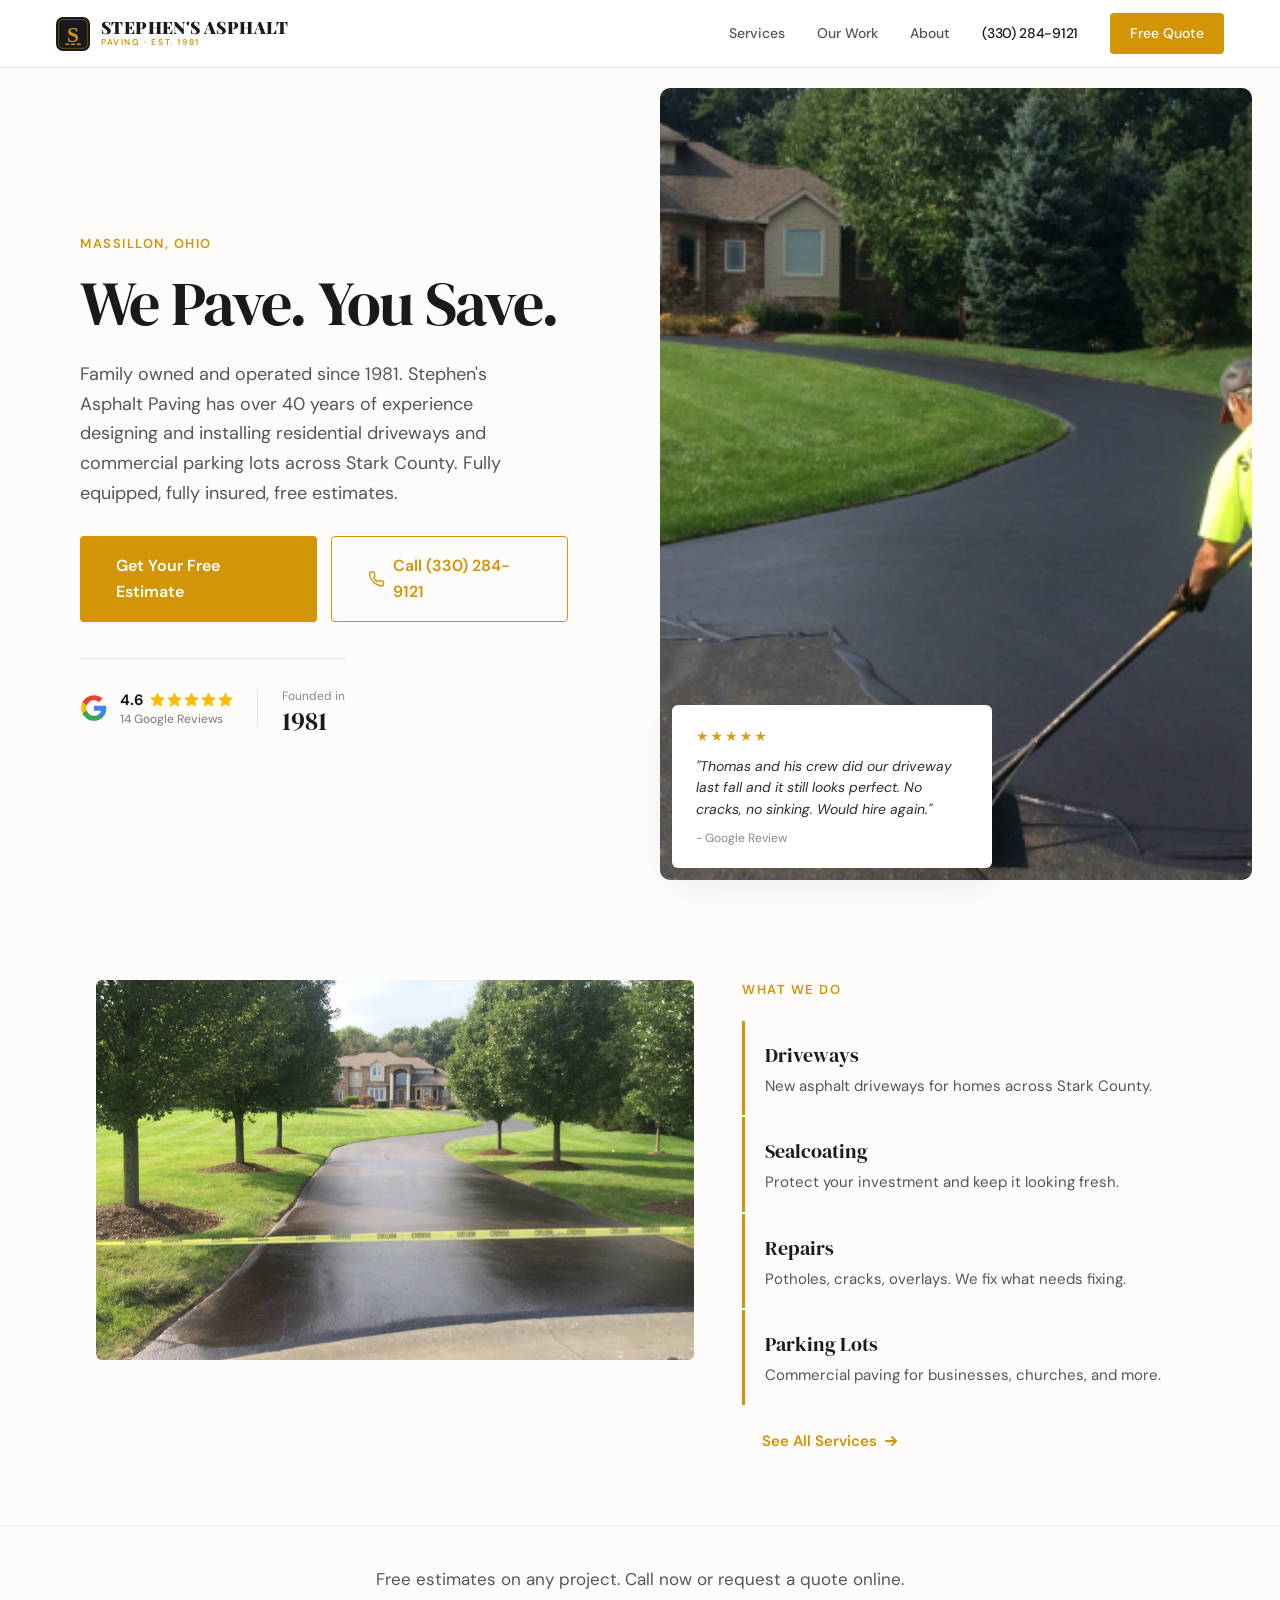
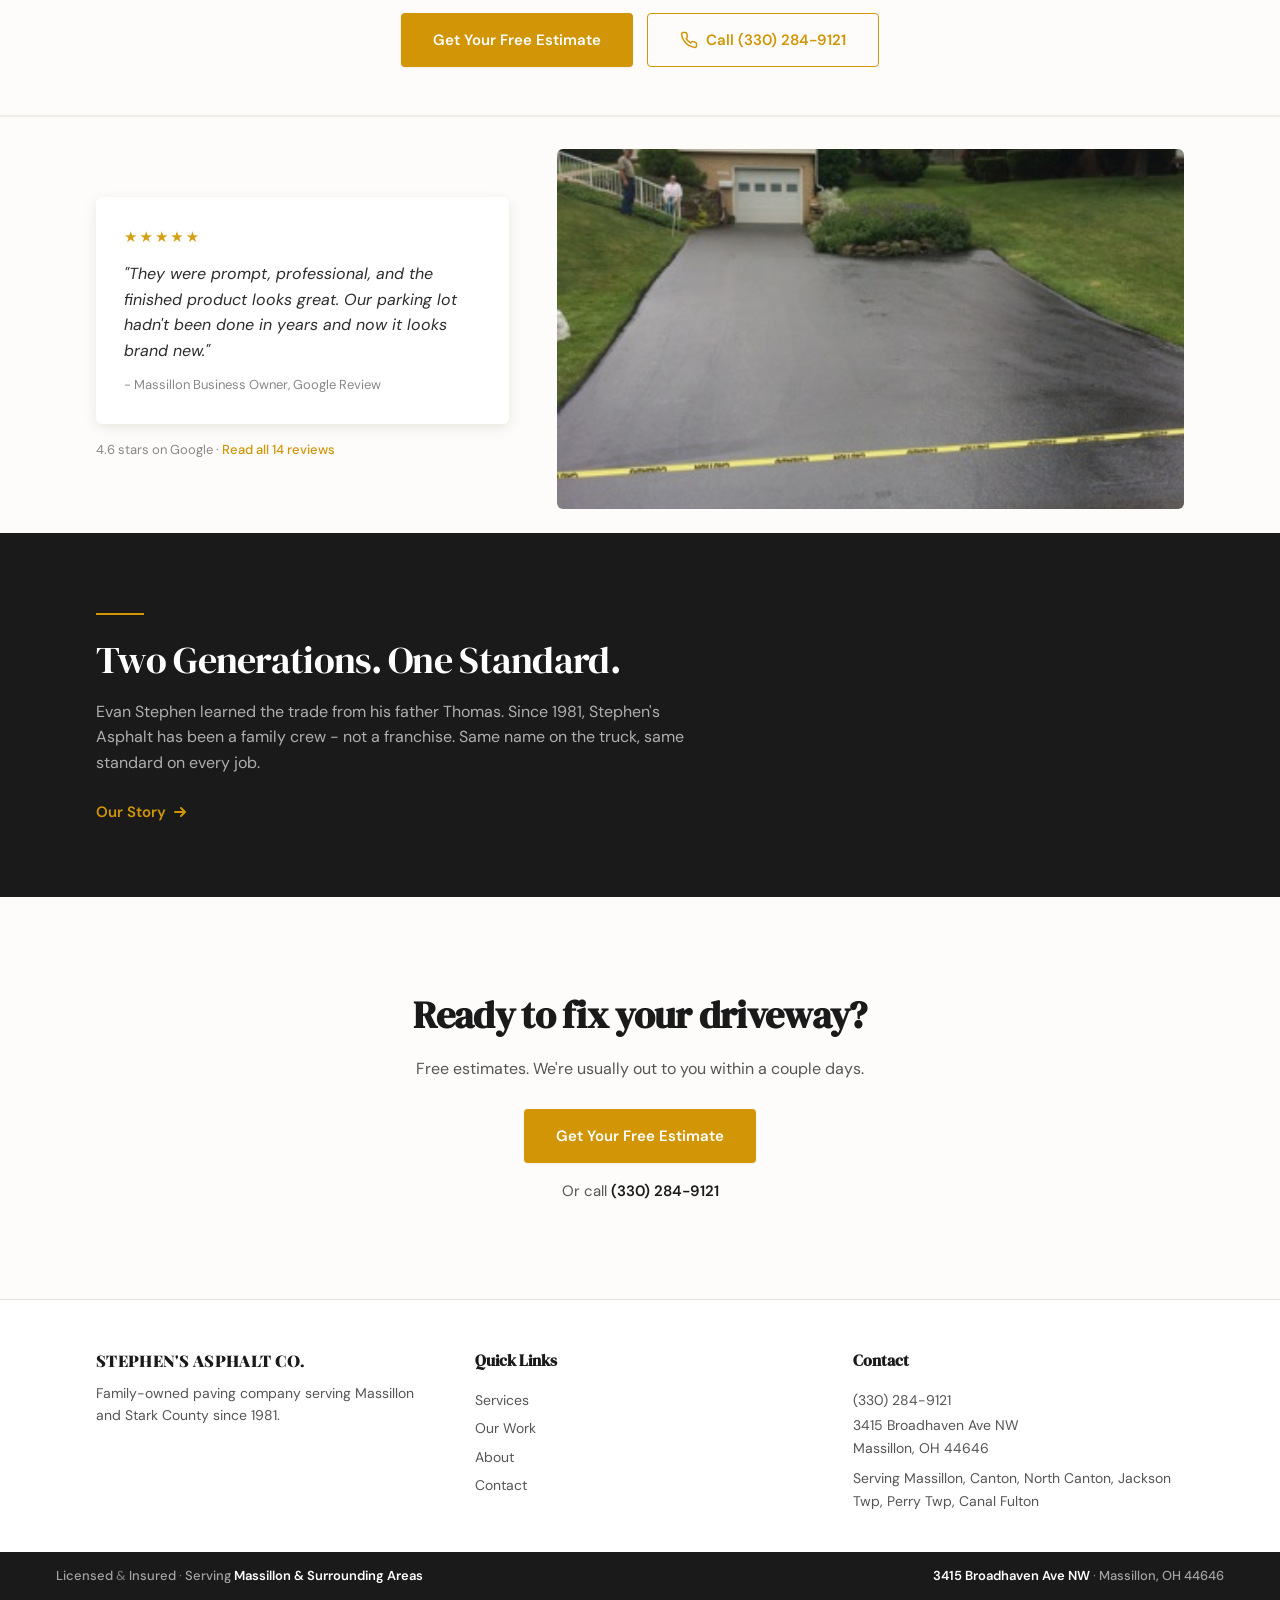
==== commit 299f6bbc: "Add real favicon + header logo lockup (replace Weebly default 'W')" ====
--- a/index.html
+++ b/index.html
@@ -20,6 +20,13 @@
   <link rel="preconnect" href="https://fonts.googleapis.com">
   <link rel="preconnect" href="https://fonts.gstatic.com" crossorigin>
   <link href="https://fonts.googleapis.com/css2?family=DM+Sans:ital,opsz,wght@0,9..40,400;0,9..40,500;0,9..40,600;0,9..40,700;1,9..40,400&family=DM+Serif+Display&family=Playfair+Display:wght@700;800;900&display=swap" rel="stylesheet">
+    <link rel="icon" href="/favicon.ico" sizes="any">
+  <link rel="icon" type="image/svg+xml" href="/favicon.svg">
+  <link rel="icon" type="image/png" sizes="96x96" href="/favicon-96.png">
+  <link rel="icon" type="image/png" sizes="32x32" href="/favicon-32.png">
+  <link rel="icon" type="image/png" sizes="16x16" href="/favicon-16.png">
+  <link rel="apple-touch-icon" sizes="180x180" href="/apple-touch-icon.png">
+  <meta name="theme-color" content="#1a1a1a">
   <link rel="stylesheet" href="css/styles.css">
 
   <!-- LocalBusiness Schema -->
@@ -63,7 +70,7 @@
 
   <!-- NAV -->
   <nav class="nav">
-    <a href="index.html" class="nav-brand">Stephen's Asphalt Co.</a>
+    <a href="index.html" class="nav-brand" aria-label="Stephen's Asphalt Paving, established 1981"><img src="/favicon.svg" alt="" class="nav-mark" width="34" height="34"><span class="nav-wordmark"><span class="nav-name">Stephen's Asphalt</span><span class="nav-tag">Paving &middot; Est. 1981</span></span></a>
 
     <div class="nav-links">
       <a href="services.html">Services</a>
--- a/css/styles.css
+++ b/css/styles.css
@@ -1734,3 +1734,12 @@
     letter-spacing: -1.4px;
   }
 }
+
+
+/* === Logo lockup (added 6/18/26) === */
+.nav-brand { display: inline-flex; align-items: center; gap: 11px; text-decoration: none; }
+.nav-brand .nav-mark { display: block; width: 34px; height: 34px; border-radius: 7px; flex: none; }
+.nav-wordmark { display: flex; flex-direction: column; line-height: 1; }
+.nav-name { font-family: var(--font-brand); font-weight: 900; font-size: 17px; letter-spacing: 0.4px; text-transform: uppercase; color: var(--dark); }
+.nav-tag { font-family: var(--font-sans); font-weight: 600; font-size: 8.5px; letter-spacing: 1.6px; text-transform: uppercase; color: var(--accent); margin-top: 3px; }
+@media (max-width: 600px) { .nav-tag { display: none; } .nav-name { font-size: 15px; } .nav-brand .nav-mark { width: 30px; height: 30px; } }
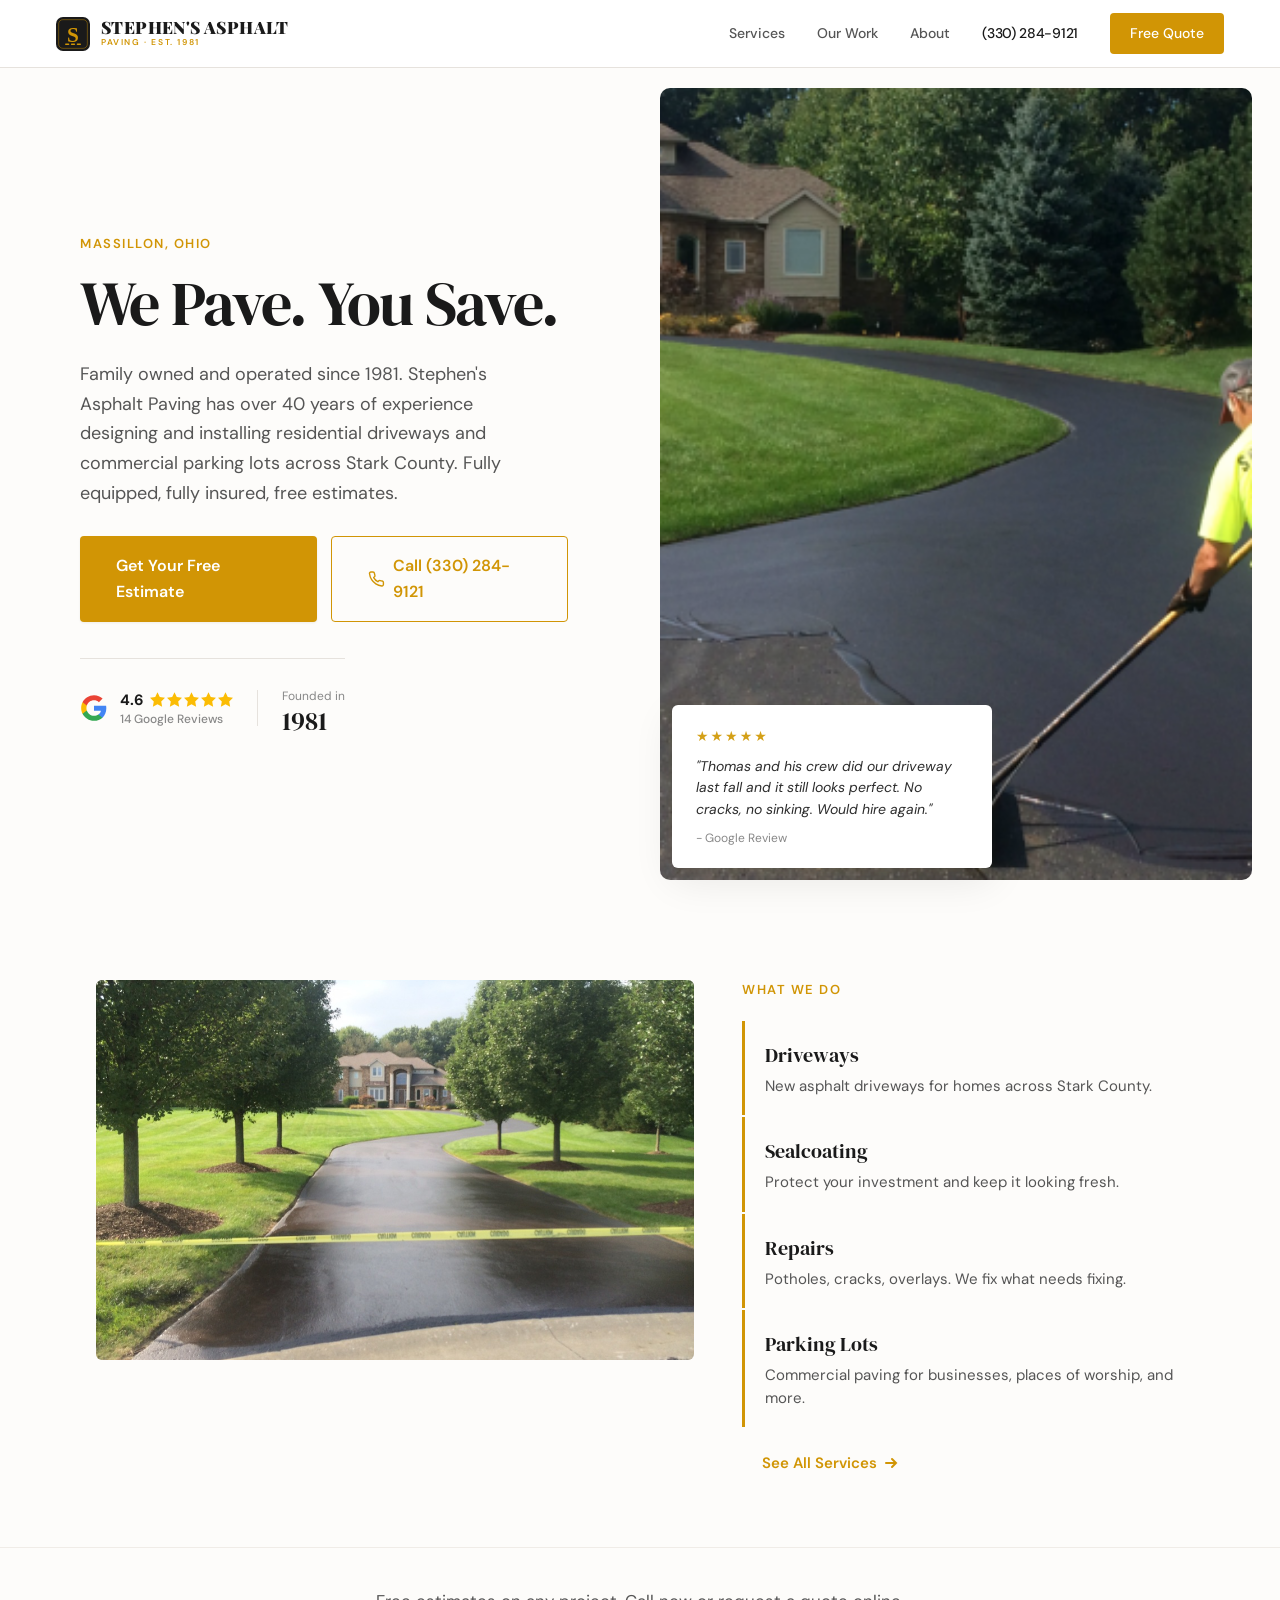
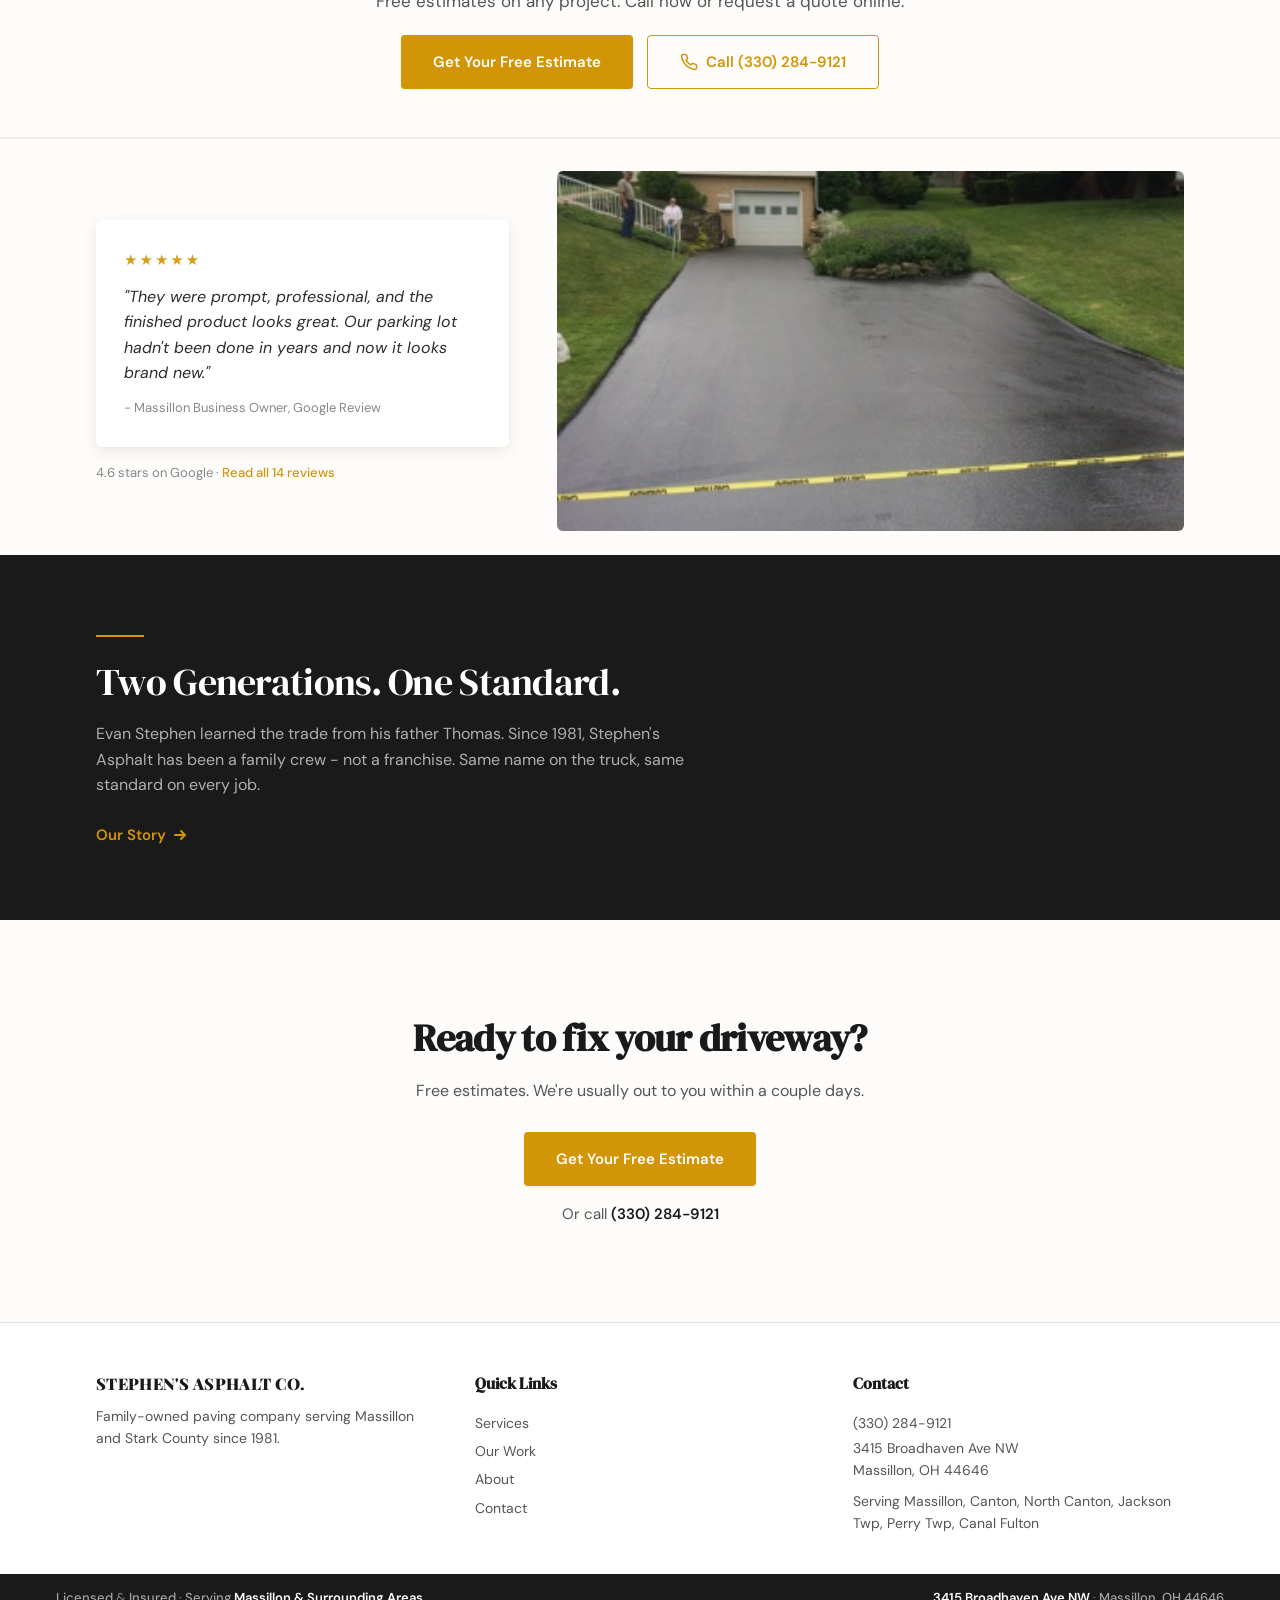
==== commit da8d7320: "Evan's revisions: services copy (Pitch Black sealer, places of worship, Lawrence Township, culvert, " ====
--- a/index.html
+++ b/index.html
@@ -20,12 +20,12 @@
   <link rel="preconnect" href="https://fonts.googleapis.com">
   <link rel="preconnect" href="https://fonts.gstatic.com" crossorigin>
   <link href="https://fonts.googleapis.com/css2?family=DM+Sans:ital,opsz,wght@0,9..40,400;0,9..40,500;0,9..40,600;0,9..40,700;1,9..40,400&family=DM+Serif+Display&family=Playfair+Display:wght@700;800;900&display=swap" rel="stylesheet">
-    <link rel="icon" href="/favicon.ico" sizes="any">
-  <link rel="icon" type="image/svg+xml" href="/favicon.svg">
-  <link rel="icon" type="image/png" sizes="96x96" href="/favicon-96.png">
-  <link rel="icon" type="image/png" sizes="32x32" href="/favicon-32.png">
-  <link rel="icon" type="image/png" sizes="16x16" href="/favicon-16.png">
-  <link rel="apple-touch-icon" sizes="180x180" href="/apple-touch-icon.png">
+    <link rel="icon" href="/favicon.ico?v=2" sizes="any">
+  <link rel="icon" type="image/svg+xml" href="/favicon.svg?v=2">
+  <link rel="icon" type="image/png" sizes="96x96" href="/favicon-96.png?v=2">
+  <link rel="icon" type="image/png" sizes="32x32" href="/favicon-32.png?v=2">
+  <link rel="icon" type="image/png" sizes="16x16" href="/favicon-16.png?v=2">
+  <link rel="apple-touch-icon" sizes="180x180" href="/apple-touch-icon.png?v=2">
   <meta name="theme-color" content="#1a1a1a">
   <link rel="stylesheet" href="css/styles.css">
 
@@ -190,7 +190,7 @@
             </div>
             <div class="service-item">
               <h3>Parking Lots</h3>
-              <p>Commercial paving for businesses, churches, and more.</p>
+              <p>Commercial paving for businesses, places of worship, and more.</p>
             </div>
             <a href="services.html" class="text-link" style="margin-top: 24px; padding-left: 20px;">
               See All Services
--- a/css/styles.css
+++ b/css/styles.css
@@ -279,6 +279,7 @@
   font-weight: 600;
   color: var(--dark) !important;
   letter-spacing: -0.3px;
+  white-space: nowrap;
 }
 
 .nav-cta {
@@ -306,9 +307,27 @@
   font-size: 13px;
   font-weight: 600;
   color: var(--dark);
-}
-
-@media (max-width: 380px) {
+  white-space: nowrap;        /* never split the number across two lines */
+}
+
+/* Narrow phones: tighten the header so the lockup + number + menu stay on one line */
+@media (max-width: 430px) {
+  .nav { padding-left: 16px; padding-right: 16px; }
+  .nav-mobile-controls { gap: 11px; }
+  .nav-brand { gap: 8px; }
+}
+
+/* Smallest phones / Display Zoom: shave a touch more so the number keeps a breathing buffer */
+@media (max-width: 360px) {
+  .nav { padding-left: 14px; padding-right: 14px; }
+  .nav-mobile-controls { gap: 10px; }
+  .nav-brand { gap: 6px; }
+  .nav-brand .nav-mark { width: 28px; height: 28px; }
+}
+
+/* At the very smallest widths (or strong Display Zoom) drop the inline number;
+   the sticky call bar and the menu still expose it, so it can never wrap, overflow, or crowd */
+@media (max-width: 351px) {
   .nav-mobile-phone {
     display: none;
   }
@@ -1740,6 +1759,7 @@
 .nav-brand { display: inline-flex; align-items: center; gap: 11px; text-decoration: none; }
 .nav-brand .nav-mark { display: block; width: 34px; height: 34px; border-radius: 7px; flex: none; }
 .nav-wordmark { display: flex; flex-direction: column; line-height: 1; }
-.nav-name { font-family: var(--font-brand); font-weight: 900; font-size: 17px; letter-spacing: 0.4px; text-transform: uppercase; color: var(--dark); }
+.nav-name { font-family: var(--font-brand); font-weight: 900; font-size: 17px; letter-spacing: 0.4px; text-transform: uppercase; color: var(--dark); white-space: nowrap; }
 .nav-tag { font-family: var(--font-sans); font-weight: 600; font-size: 8.5px; letter-spacing: 1.6px; text-transform: uppercase; color: var(--accent); margin-top: 3px; }
-@media (max-width: 600px) { .nav-tag { display: none; } .nav-name { font-size: 15px; } .nav-brand .nav-mark { width: 30px; height: 30px; } }
+/* Mobile: hide the tagline and let the wordmark scale with width so it never crowds the phone number */
+@media (max-width: 600px) { .nav-tag { display: none; } .nav-name { font-size: clamp(12px, 3.4vw, 15px); letter-spacing: 0.2px; } .nav-brand .nav-mark { width: 30px; height: 30px; } }
